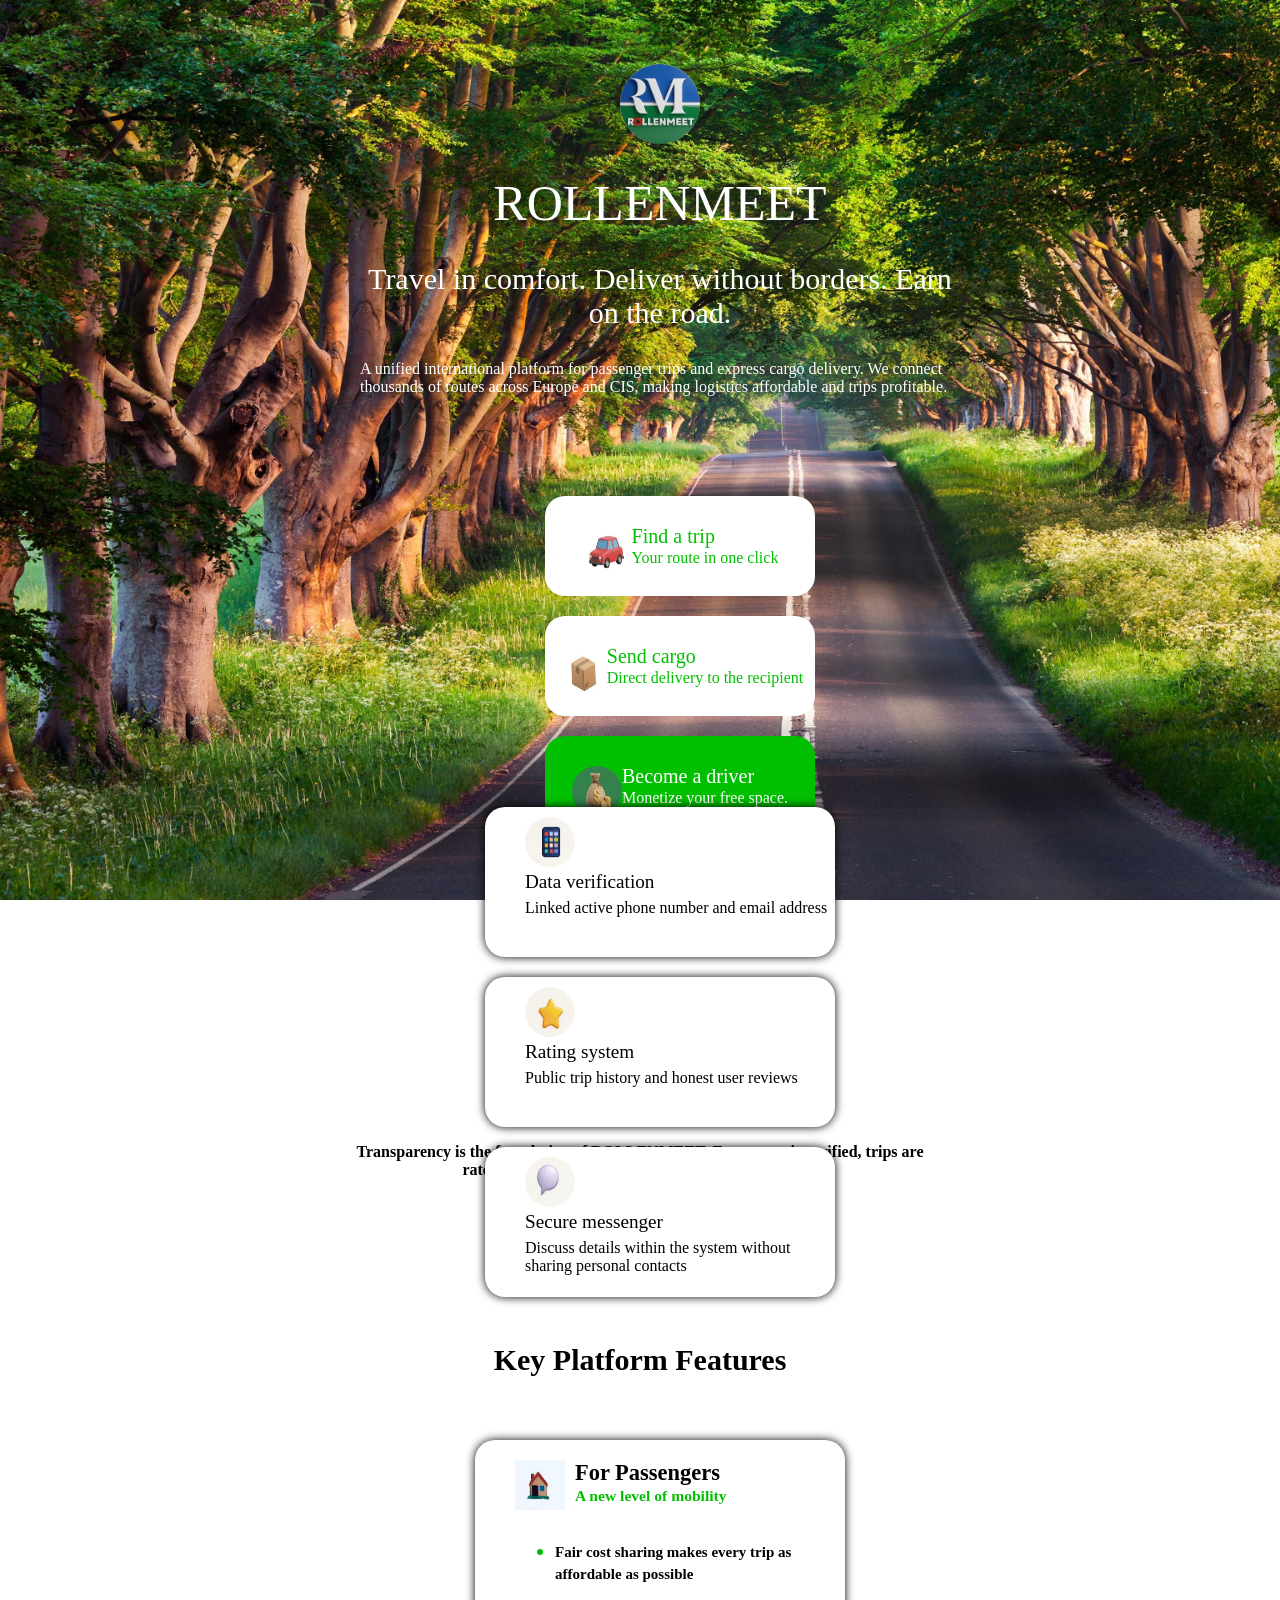
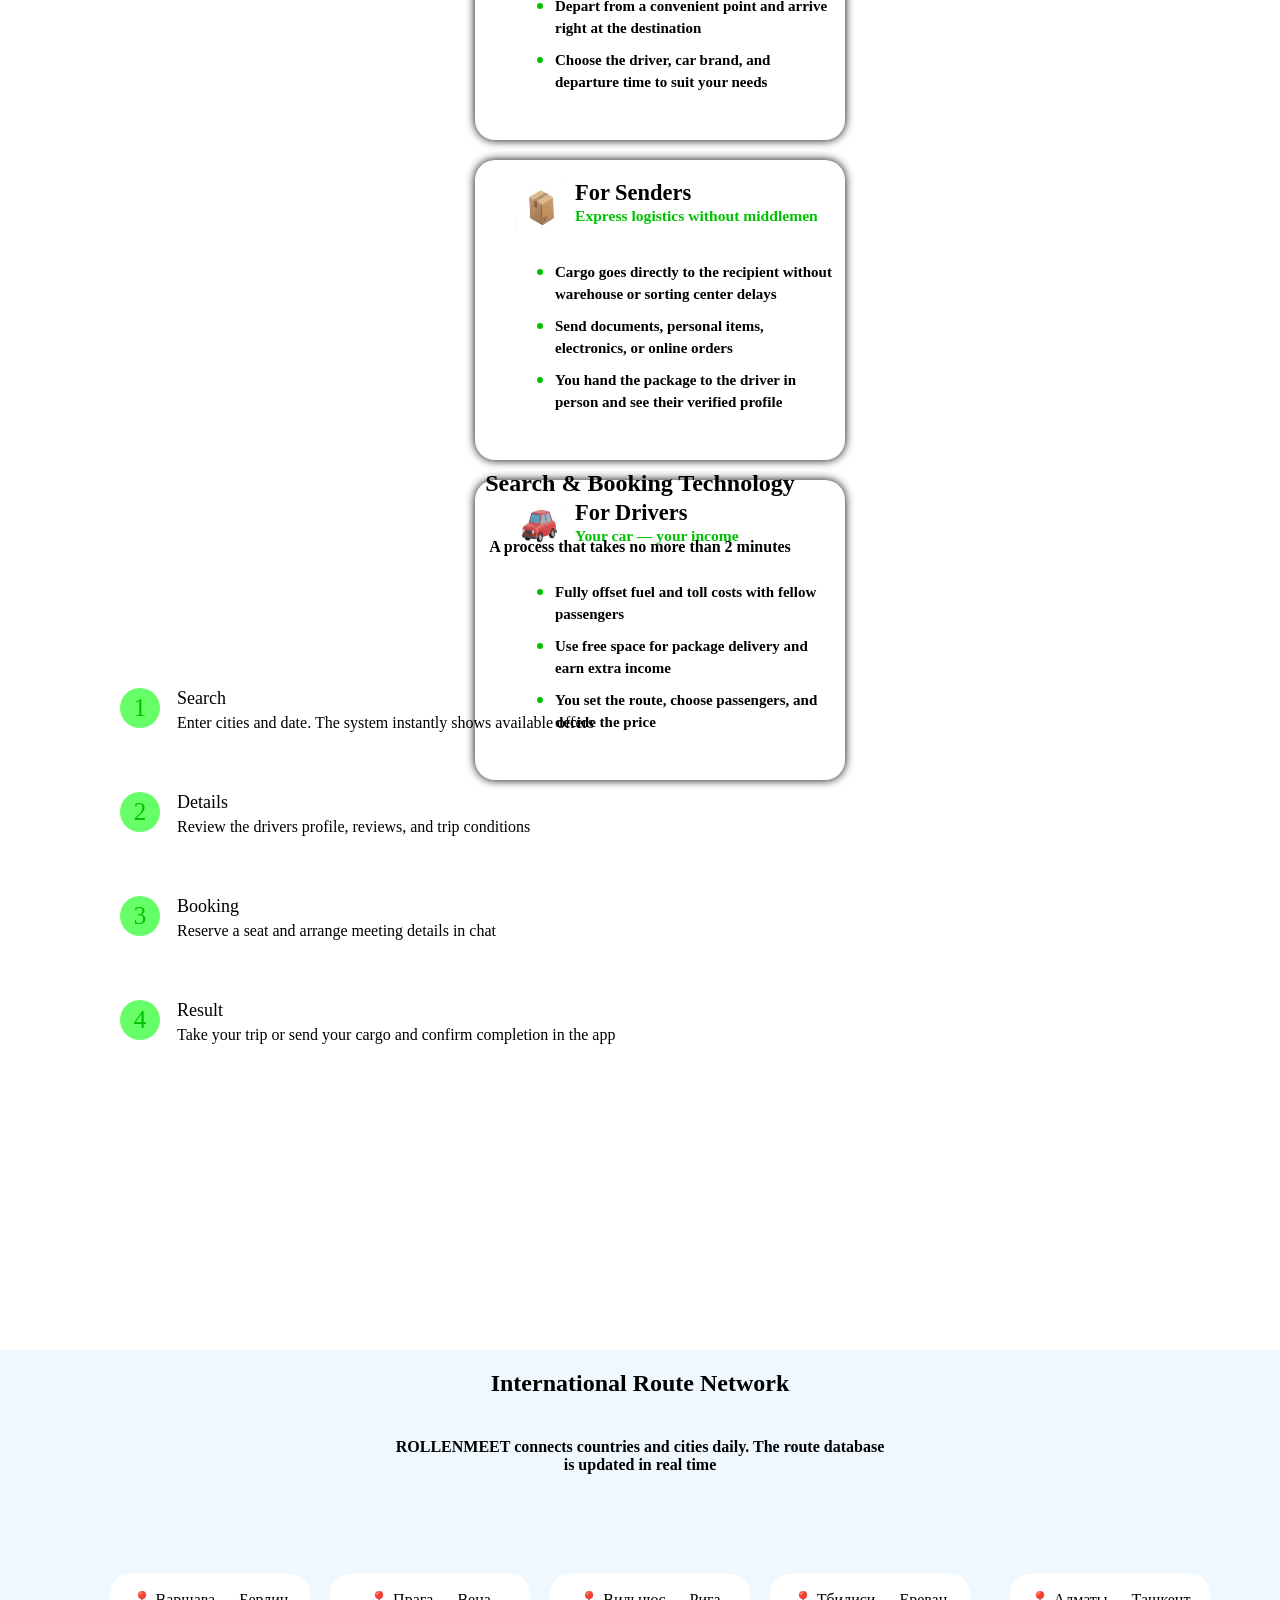
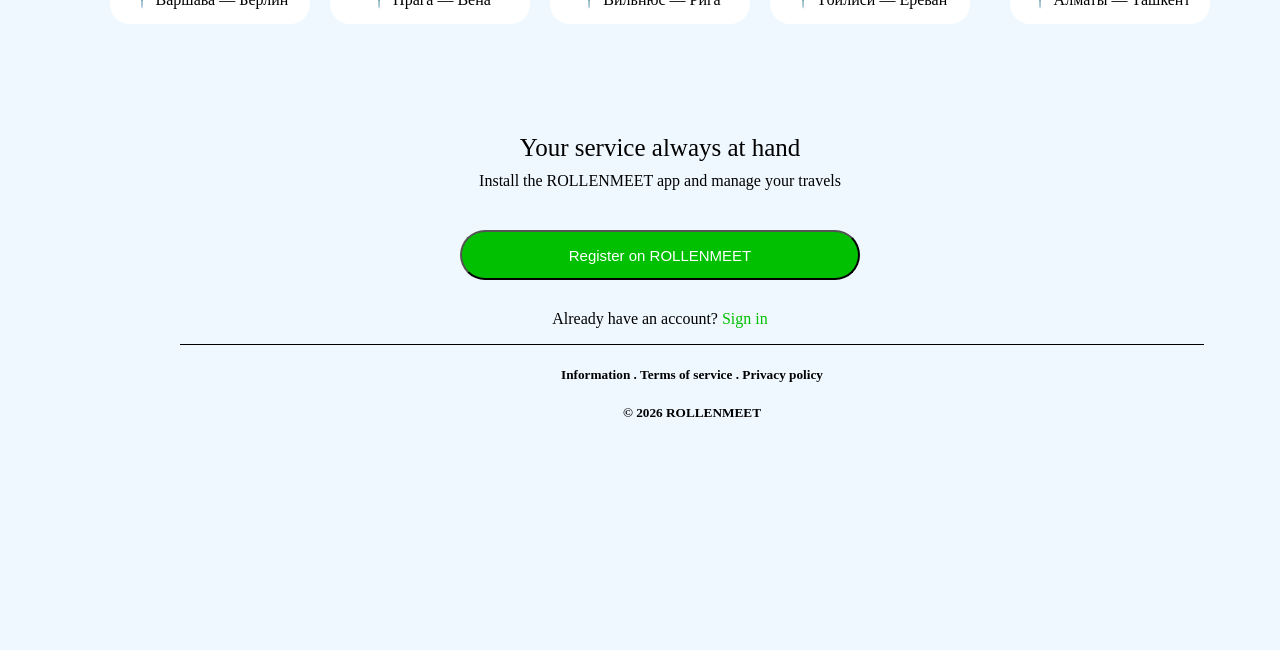
==== index.html @ e8d9215c "Add files via upload" ====
<!DOCTYPE html>
<html lang="en">

<head>
    <meta charset="UTF-8">
    <meta name="viewport" content="width=device-width, initial-scale=1.0">
    <title>ROLLENMEET</title>
    <link rel="stylesheet" href="style.css">
</head>

<body>
    <section class="c1">
        <ol class="login">
            <li class="l"><img class="logo" src="LOGO.jpeg" alt="Logo"></li>
            <li class="l1">ROLLENMEET</li>
            <li class="l2">Travel in comfort. Deliver without borders. Earn on the road.</li>
            <li class="l3"><span class="rep"> A unified international platform for passenger trips and express cargo
                    delivery. We
                    connect
                    thousands of
                    routes across Europe and CIS, making logistics affordable and trips profitable.</span></li>
            <li>
                <ol class="ico">
                    <a class="none" href="content.html">
                        <li class="ic-l">
                            <img class="icon" src="car.jpeg" alt="">
                            <span class="sss">
                                <span class="n1"> Find a trip</span>
                                <span class="n">Your route in one click</span>
                            </span>

                        </li>
                    </a>
                    <a class="none" href="content.html">
                        <li class="ic-l">
                            <img class="icon" src="BOX.jpeg" alt="">
                            <span class="sss">
                                <span class="n1"> Send cargo</span>
                                <span class="n">Direct delivery to the recipient</span>
                            </span>

                        </li>
                    </a>
                    <a class="none" href="content.html">
                        <li class="ic-l1"> <img class="icon" src="mone.jpeg" alt="">
                            <span class="sss">
                                <span class="n2"> Become a driver</span>
                                <span class="n3"> Monetize your free space.
                                </span>
                            </span>
                        </li>
                    </a>
                </ol>
            </li>
        </ol>
    </section>
    <section class="c2">
        <header class="head-c2">

            <h1>Safety & Trust</h1>
            <h4 class="hhead-c2">Transparency is the foundation of ROLLENMEET. Every user is verified, trips are rated,
                and communication stays within the platform<h4>
        </header>
        <div class="content">

            <ol class="ol1">
                <li class="c2-l">
                    <ol>
                        <li><img class="icon" src="phone.jpeg" alt=""></li>
                        <li>
                            <span class="s">
                                <span class="nc2">Data verification</span>
                                <span class="n22c2"> Linked active phone number and email address
                                </span>
                            </span>

                        </li>

                    </ol>
                </li>
                <li class="c2-l">
                    <ol>
                        <li><img class="icon" src="star.jpeg" alt=""></li>
                        <li>
                            <span class="s">
                                <span class="nc2">Rating system</span>
                                <span class="n22c2"> Public trip history and honest user reviews
                                </span>
                            </span>

                        </li>

                    </ol>
                </li>
                <li class="c2-l">
                    <ol>
                        <li><img class="icon" src="coment.jpeg" alt=""></li>
                        <li>
                            <span class="s">
                                <span class="nc2">Secure messenger</span>
                                <span class="n22c2"> Discuss details within the system without sharing personal contacts
                                </span>
                            </span>
                        </li>
                    </ol>
                </li>
            </ol>
            <h3 class="write">Key Platform Features<h3>
                    <ol class="ol2">
                        <li class="ol2-l">
                            <ol>
                                <li class="li-c2">
                                    <img class="icon-c2" src="home.jpeg" alt="">
                                    <span class="ssss">
                                        <span class="nc2">For Passengers</span>
                                        <span class="n2c2"> A new level of mobility
                                        </span>
                                    </span>
                                </li>
                                <li>
                                    <ol class="olo">
                                        <li><span class="write-c2">Fair cost sharing makes every trip as affordable as
                                                possible</span></li>
                                        <li><span class="write-c2"> Depart from a convenient point and arrive right at
                                                the destination
                                            </span></li>
                                        <li><span class="write-c2"> Choose the driver, car brand, and departure time to
                                                suit your needs</span></li>
                                    </ol>
                                </li>

                            </ol>
                        </li>
                        <li class="ol2-l">
                            <ol>
                                <li class="li-c2">
                                    <img class="icon-c2" src="BOX.jpeg" alt="">
                                    <span class="ssss">
                                        <span class="nc2"> For Senders</span>
                                        <span class="n2c2"> Express logistics without middlemen
                                        </span>
                                    </span>
                                </li>
                                <li>
                                    <ol class="olo">
                                        <li><span class="write-c2"> Cargo goes directly to the recipient without
                                                warehouse or sorting center delays</span></li>
                                        <li><span class="write-c2">Send documents, personal items, electronics, or
                                                online orders</span></li>
                                        <li><span class="write-c2">You hand the package to the driver in person and see
                                                their verified profile</span></li>
                                    </ol>
                                </li>

                            </ol>
                        </li>

                        <li class="ol2-l">
                            <ol>
                                <li class="li-c2">
                                    <img class="icon-c2" src="car.jpeg" alt="">
                                    <span class="ssss">
                                        <span class="nc2"> For Drivers</span>
                                        <span class="n2c2"> Your car — your income
                                        </span>
                                    </span>
                                </li>
                                <li>
                                    <ol class="olo">
                                        <li><span class="write-c2">Fully offset fuel and toll costs with fellow
                                                passengers</span></li>
                                        <li><span class="write-c2">Use free space for package delivery and earn extra
                                                income</span></li>
                                        <li><span class="write-c2">You set the route, choose passengers, and decide the
                                                price</span></li>
                                    </ol>
                                </li>

                            </ol>
                        </li>
                    </ol>
        </div>
    </section>
    <section class="c3">
        <header class="head-c3">
            <h2>Search & Booking Technology</h2>
            <h4>A process that takes no more than 2 minutes</h4>
        </header>
        <div class="content-c3">
            <ol class="list-c3">
                <li class="li-c3">
                    <div class="num-c3">1</div> <span>
                        <span class="n-c3">Search</span>
                        <span>Enter cities and date. The system instantly shows available offers</span>
                    </span>
                </li>
                <li class="li-c3">

                    <div class="num-c3">2</div> <span>
                        <span class="n-c3">Details</span>
                        <span>Review the drivers profile, reviews, and trip conditions</span>
                    </span>

                </li>
                <li class="li-c3">

                    <div class="num-c3">3</div> <span>
                        <span class="n-c3">Booking</span>
                        <span>Reserve a seat and arrange meeting details in chat</span>
                    </span>

                </li>
                <li class="li-c3">
                    <div class="num-c3">4</div> <span>
                        <span class="n-c3">Result</span>
                        <span>Take your trip or send your cargo and confirm completion in the app</span>
                    </span>
                </li>
            </ol>
        </div>
    </section>
    <section class="c4">
        <header class="head-c4">
            <h2>International Route Network</h2>
            <h4>ROLLENMEET connects countries and cities daily. The route database is updated in real time</h4>
        </header>
        <div class="content-c4">
            <ol class="list-c4">
                <li class="l-c4"><span>📍 Варшава — Берлин</span><span>📍 Прага — Вена</span><span>📍 Вильнюс —
                        Рига</span><span>📍 Тбилиси — Ереван</span>
                    <br><span>📍 Алматы — Ташкент</span>
                </li>
                <li class="l1-c4">
                    <span class="span">
                        Your service always at hand</span>
                    <span class="span1">Install the ROLLENMEET app and manage your travels</span>
                </li>
                <li class="l3-c4"><button class="btn"><a class="btnli" href="signup.html">Register on
                            ROLLENMEET</a></button></li>
                <li class="l4-c4">Already have an account? <a class="lin" href="signin.html">Sign in</a></li>
            </ol>
        </div>
        <footer class="end">
            <h5><span><a class="endli" href="">Information</a> </span> . <span><a class="endli" href="">Terms of
                        service</a></span> . <span><a class="endli" href="">Privacy policy</a></span></h5>
            <h5>© 2026 ROLLENMEET</h5>
        </footer>
    </section>
</body>

</html>
---- style.css ----
* {
    box-sizing: border-box;
}

html {
    scroll-behavior: smooth;
}

body {
    margin: 0;
    padding: 0;
    background-color: white;
}

ol {
    list-style: none;
}

.c1 {
    width: 100%;
    height: 100vh;
    background-image: url(back.jpg);
    background-repeat: no-repeat;
    background-size: cover;
    display: flex;
    justify-content: center;
    align-items: center;
}

.logo {
    width: 80px;
    height: 80px;
    border-radius: 50%;
}

.login {
    display: flex;
    flex-direction: column;
    align-items: center;
    gap: 30px;
}

.login>li {
    width: 600px;
    display: flex;
    justify-content: center;
    align-items: center;
}

.l1 {
    font-size: 50px;
    color: white;
}

.l2 {
    font-size: 30px;
    color: white;
    text-align: center;
}

.l3 {
    color: white;
}

.ico {
    margin-top: 70px;
    display: flex;
    flex-direction: row;
    gap: 20px;

}

.ico>li {
    margin-right: 40px;
    margin-top: 50px;
    display: flex;
    flex-direction: row;
    gap: 20px;
}

.icon {
    margin-top: 10px;
    width: 50px;
    height: 50px;
    border-radius: 50%;


}

.ic-l {
    width: 270px;
    height: 100px;
    background-color: rgb(255, 255, 255);
    display: flex;
    justify-content: center;
    align-items: center;
    border-radius: 20px;
}

.ic-l:hover {
    scale: 1.1;
    border: 2px solid rgb(1, 192, 1);
    ;
    background-color: rgba(1, 192, 1, 0.299);

    .n1 {
        color: white;
    }

    .n {
        color: white;

    }
}

.ic-l1 {
    width: 270px;
    height: 100px;
    background-color: rgb(1, 192, 1);

    display: flex;
    justify-content: center;
    align-items: center;
    border-radius: 20px;
}

.ic-l1>h5 {
    color: white;
}

.ic-l1:hover {
    scale: 1.1;
}


.n2 {
    font-size: 20px;
    color: white;
}

.n3 {

    color: white;
}

.n1 {
    font-size: 20px;
    color: rgb(1, 192, 1);
}



.n {
    color: rgb(1, 192, 1);
}

.c2 {
    padding-top: 100px;
    width: 100%;
    height: 100vh;
}

.head-c2 {
    margin-top: 100px;
    width: 100%;
    height: 12vh;
    display: flex;
    flex-direction: column;
    justify-content: center;
    align-items: center;
}

.hhead-c2 {
    padding-bottom: 10px;
    width: 600px;
    text-align: center;
}

.content {
    width: 100%;
    height: 88vh;
    display: flex;
    flex-direction: column;
    align-items: center;
    justify-content: center;
}

.ol1 {
    display: flex;
    flex-direction: row;
    align-items: center;
    gap: 20px;
}

.c2-l {
    width: 350px;
    height: 150px;
    background-color: white;
    border-radius: 20px;
    box-shadow: 0 0 10px black;
}

.c2-l:hover {
    scale: 1.1;

}

.s {
    display: flex;
    flex-direction: column;
    gap: 6px;
}

.ol2 {
    display: flex;
    flex-direction: row;
    gap: 20px;
}


.ol2-l {
    border-radius: 20px;
    padding-right: 10px;
    width: 370px;
    height: 300px;
    background-color: white;
    box-shadow: 0 0 10px black;
}

.ol2-l:hover {
    scale: 1.1;

}

.li-c2 {
    padding-top: 10px;
    display: flex;
    flex-direction: row;
}

.write {
    width: 100%;
    height: 30px;
    text-align: center;
    font-size: 30px;
}

.icon-c2 {
    width: 50px;
    height: 50px;
    margin-top: 10px;
    margin-right: 10px;
}

.dot {
    margin-right: 10px;
    font-size: 20px;
    color: aquamarine;
}

.olo {
    margin-top: 30px;
    list-style: disc;
    color: rgb(1, 192, 1);
    display: flex;
    flex-direction: column;
    gap: 10px;
}

.write-c2 {
    font-size: 15px;
    color: black;
}

.sss {
    display: flex;
    flex-direction: column;
    gap: 1px;
}

.nc2 {
    font-size: larger;
}

.n2c2 {
    font-size: smaller;
    color: rgb(1, 192, 1);
}

.ssss {
    padding-top: 10px;
    display: flex;
    flex-direction: column;
    gap: 1px;
}

.c3 {
    margin-top: 250px;
    width: 100%;
    height: 100vh;
    background-color: white;
}

.head-c3 {
    width: 100%;
    height: 12vh;
    display: flex;
    flex-direction: column;
    align-items: center;
}

.list-c3 {
    margin-left: 80px;
    margin-top: 130px;
    display: flex;
    flex-direction: column;
    gap: 60px;
}

.li-c3 {
    display: flex;
    flex-direction: row;
    gap: 17px;
}

.li-c3>span {
    display: flex;
    flex-direction: column;
    gap: 5px;
}

.num-c3 {
    width: 40px;
    height: 40px;
    background-color: rgba(5, 255, 5, 0.607);
    color: rgb(1, 192, 1);
    ;
    display: flex;
    justify-content: center;
    align-items: center;
    border-radius: 50%;
    font-size: 25px;
}

.n-c3 {
    font-size: large;
}

.c4 {
    width: 100%;
    height: 100vh;
    background-color: aliceblue;
}

.head-c4 {
    width: 100%;
    height: 12vh;
    display: flex;
    flex-direction: column;
    align-items: center;
}

.head-c4>h4 {
    width: 500px;
    text-align: center;
}

.content-c4 {
    margin-top: 100px;
    width: 100%;
    display: flex;
    flex-direction: column;
    justify-content: center;
    align-items: center;
}

.list-c4 {
    display: flex;
    flex-direction: column;
    justify-content: center;
    align-items: center;
    gap: 10px;
}

.l-c4 {
    text-align: center;
    display: flex;
    flex-direction: row;
    gap: 20px;
}

.l-c4>span {
    width: 200px;
    height: 50px;
    text-align: center;
    border-radius: 20px;
    background-color: white;
    display: flex;
    justify-content: center;
    align-items: center;
}

.l-c4>span:hover {
    scale: 1.1;
}


.l1-c4 {
    margin-top: 100px;
    display: flex;
    flex-direction: column;
    justify-content: center;
    align-items: center;
    gap: 10px;

}

.span {
    font-size: 25px;

}

.btn {
    margin-top: 30px;
    width: 400px;
    height: 50px;
    background-color: rgb(1, 192, 1);
    border-radius: 50px;
    text-align: center;
}

.btn:hover {
    box-shadow: 0 0 10px rgb(1, 192, 1);
}

.btnli {
    text-decoration: none;
    color: white;
    font-size: 15px;
}

.l4-c4 {
    margin-top: 20px;
}

.lin {
    text-decoration: none;
    color: rgb(1, 192, 1);
}

.lin:hover {
    text-decoration: underline;
    color: rgb(1, 192, 1);
}

.end {
    margin-left: 180px;
    width: 80%;
    border-top: 1px solid black;
    text-align: center;
}

.endli {
    color: black;
    text-decoration: none;
}

.endli:hover {
    color: rgb(1, 192, 1);

}

.body1 {
    margin: 0;
    padding: 0;
    display: flex;
    flex-direction: column;
    justify-content: center;
    align-items: center;
}

.F {
    margin-top: 20px;
    background-color: white;
    width: 400PX;
    height: 600px;
    display: flex;
    flex-direction: column;
    align-items: center;
    border-radius: 20px;
    padding-top: 10px;
    box-shadow: 0 0 10px black;


}

.input {
    width: 300px;
    height: 50px;
    border-radius: 10px;
}

.input:hover {
    border: 2px solid rgb(1, 192, 1);
}

.input:active {
    border: 2px solid rgb(1, 192, 1);
}

.btn1 {
    width: 300px;
    height: 50px;
    background-color: rgb(1, 192, 1);
    border-radius: 50px;
    text-align: center;
}

.btn1:hover {
    box-shadow: 0 0 10px rgb(1, 192, 1);
}

.end1 {
    width: 600px;
    border-top: 1px solid black;
    margin-top: 10px;
    display: flex;
    flex-direction: column;
    justify-content: center;
    align-items: center;
}

.ol-end1 {
    flex-direction: column;
    justify-content: center;
    align-items: center;
}

.or {
    margin-left: 130px;

}

.btn-b {

    margin-top: 20px;
}

.goo {
    text-align: center;
    width: 400px;
    height: 50px;
    border-radius: 5px;
    color: black;
}

.goo>a {
    text-decoration: none;
    color: black;
}



.goo:hover {
    color: white;
    background-color: rgb(1, 192, 1);

    .goo>a {
        color: white;
    }
}

.li-end1 {
    margin-top: 10px;
    margin-left: 30px;
}

.body2 {
    margin: 0;
    padding: 0;
    display: flex;
    justify-content: center;
    align-items: center;
    flex-direction: column;
    gap: 20px;
    padding-top: 100px;
}

.link-in {
    margin-top: 10px;
    color: rgb(1, 192, 1);
}

.link-in:hover {
    color: rgb(1, 192, 1);
}

.f2 {
    background-color: white;
    width: 400PX;
    height: 400px;
    display: flex;
    flex-direction: column;
    align-items: center;
    border-radius: 20px;
    padding-top: 10px;
    box-shadow: 0 0 10px black;
}

.body3 {
    position: relative;
    display: flex;
    flex-direction: column;
}

.tece {
    display: flex;
    flex-direction: row;
}

.list-con {
    width: 18%;
    height: 100vh;
    background-color: white;
    z-index: 1;
}

.head-tec {
    margin-left: 10px;
    margin-top: 20px;
    display: flex;
    flex-direction: row;
    gap: 3px;
    justify-content: center;
    align-items: center;

}

.finish {
    width: 230px;
    height: 60px;
    background-color: white;
    color: black;

    margin-top: 20px;
    display: flex;
    flex-direction: row;
    padding-left: 30px;
    gap: 3px;
    align-items: center;
    font-size: 15px;
    padding-right: 20px;
    border-radius: 20px;
    font-size: 20px;
    text-decoration: none;
}

.finish:hover {
    background-color: rgb(1, 192, 1);
    text-decoration: none;
    color: black;

    .ll1 {
        color: black;
    }
}

.ll1 {
    color: rgb(1, 192, 1);
}


.ll {
    padding-left: 2px;
}

.list-tec {
    border-top: 1px solid black;
    padding-left: 20px;
    margin-top: 10px;
    width: 100%;
    display: flex;
    flex-direction: column;
    gap: 2px;

}

.contentTec {
    width: 82%;
    height: 100vh;
    background-color: white;
    display: flex;
    flex-direction: column;
    align-items: center;


}

.headfin {
    width: 100%;
    height: 10vh;
    text-align: start;
    border-bottom: 1px solid black;
    font-size: 20px;
    padding-left: 10px;
    display: flex;
    align-items: center;
}

.divfin {
    margin-top: 30px;
    width: 1100px;
    height: 80px;
    background-color: white;
    display: flex;
    flex-direction: row;
    justify-content: center;
    align-items: center;
    gap: 20px;
    margin-left: 80px;
    border-radius: 20px;
    box-shadow: 0 0 10px black;
}

.load {
    margin-top: 150px;
    display: flex;
    flex-direction: column;
    justify-content: center;
    align-items: center;
}

.in {
    width: 30px;
    font-size: 50px;
    height: 60px;
    color: rgb(1, 192, 1);
}

.hidden {
    display: none;
}

.overlay {
    position: fixed;
    inset: 0;
    background: rgba(0, 0, 0, 0.4);
    z-index: 999;
}

.filter-box {
    position: fixed;
    bottom: 0;
    left: 0;
    width: 100%;
    height: 60%;
    background: #fff;
    border-radius: 20px 20px 0 0;
    box-shadow: 0 -5px 20px rgba(0, 0, 0, 0.2);
    z-index: 1000;
    padding: 20px;
    animation: slideUp 0.3s ease;
}

@keyframes slideUp {
    from {
        transform: translateY(100%);
    }

    to {
        transform: translateY(0);
    }
}

.filter-header {
    display: flex;
    justify-content: space-between;
    align-items: center;
}

.options {
    margin-bottom: 15px;
}

.pill {
    border: 1px solid #ccc;
    background: #f5f5f5;
    padding: 8px 14px;
    border-radius: 20px;
    margin: 5px 5px 5px 0;
    cursor: pointer;
}

.pill.active {
    background: rgb(1, 192, 1);
    color: white;
    border: none;
}

.pill.active {
    background: rgb(1, 192, 1);
    color: #fff;
    border-color: rgb(1, 192, 1);
}

.apply-btn {
    width: 100%;
    background: rgb(1, 192, 1);
    color: white;
    border: none;
    padding: 12px;
    border-radius: 25px;
    margin-top: 10px;
    font-weight: bold;
}

.inpput {
    width: 200px;
    height: 50px;
    border-radius: 20px;
    text-align: center;

}

.inpput1 {
    width: 300px;
    height: 50px;
    border-radius: 20px;
    background-color: rgb(1, 192, 1);
    color: white;
}

.inpput1:hover {
    box-shadow: 0 0 10px rgb(1, 192, 1);
}

.inpput2 {
    width: 100px;
    height: 50px;
    border-radius: 20px;
    background-color: rgb(1, 192, 1);
    color: white;
}

.text>a {
    text-decoration: none;
    color: rgb(1, 192, 1);
}

.iicon {
    padding-top: 20px;
}

.none {
    text-decoration: none;
}

.forget-content {
    width: 82%;
    height: 100vh;
    display: flex;
    justify-content: center;
    align-items: center;
}

.body4 {
    margin: 0;
    padding: 0;
    display: flex;
    flex-direction: row;
}

.dforget {
    display: flex;
    flex-direction: column;
    align-items: center;
    gap: 5px;

}

.fo {
    margin-top: 8px;
    width: 400px;
    height: 300px;
    background-color: rgb(255, 255, 255);
    display: flex;
    flex-direction: column;
    justify-content: center;
    align-items: center;
    border-radius: 20px;
    border: 1px solid black;
    box-shadow: 0 0 10px black;
}

@m .c1 {
    width: 100%;
    height: 100vh;
    background-image: url(back.jpg);
    background-repeat: no-repeat;
    background-size: cover;
    display: flex;
    justify-content: center;
    align-items: center;
}

.logo {
    width: 80px;
    height: 80px;
    border-radius: 50%;
}

.login {
    display: flex;
    flex-direction: column;
    align-items: center;
    gap: 30px;
}

.login>li {
    width: 600px;
    display: flex;
    justify-content: center;
    align-items: center;
}

.l1 {
    font-size: 50px;
    color: white;
}

.l2 {
    font-size: 30px;
    color: white;
    text-align: center;
}

.l3 {
    color: white;
}

.ico {
    display: flex;
    flex-direction: column;
    align-items: center;
    justify-content: center;
}


.ico>li {
    margin-right: 40px;
    margin-top: 50px;
    display: flex;
    flex-direction: row;
    gap: 20px;
}

.icon {
    margin-top: 10px;
    width: 50px;
    height: 50px;
    border-radius: 50%;


}

.ic-l {
    width: 270px;
    height: 100px;
    background-color: rgb(255, 255, 255);
    display: flex;
    justify-content: center;
    align-items: center;
    border-radius: 20px;
}

.ic-l:hover {
    scale: 1.1;
    border: 2px solid rgb(1, 192, 1);
    ;
    background-color: rgba(1, 192, 1, 0.299);

    .n1 {
        color: white;
    }

    .n {
        color: white;

    }
}

.ic-l1 {
    width: 270px;
    height: 100px;
    background-color: rgb(1, 192, 1);

    display: flex;
    justify-content: center;
    align-items: center;
    border-radius: 20px;
}

.ic-l1>h5 {
    color: white;
}

.ic-l1:hover {
    scale: 1.1;
}


.n2 {
    font-size: 20px;
    color: white;
}

.n3 {

    color: white;
}

.n1 {
    font-size: 20px;
    color: rgb(1, 192, 1);
}



.n {
    color: rgb(1, 192, 1);
}

.c2 {
    padding-top: 100px;
    width: 100%;
    height: 100vh;
}

.head-c2 {
    margin-top: 100px;
    width: 100%;
    height: 12vh;
    display: flex;
    flex-direction: column;
    justify-content: center;
    align-items: center;
}

.hhead-c2 {
    padding-bottom: 10px;
    width: 600px;
    text-align: center;
}

.content {
    width: 100%;
    height: 88vh;
    display: flex;
    flex-direction: column;
    align-items: center;
    justify-content: center;
}

.ol1 {
    display: flex;
    flex-direction: column;
    align-items: center;
    justify-content: center;
}

.c2-l {
    width: 350px;
    height: 150px;
    background-color: white;
    border-radius: 20px;
    box-shadow: 0 0 10px black;
}

.c2-l:hover {
    scale: 1.1;

}

.s {
    display: flex;
    flex-direction: column;
    gap: 6px;
}


.ol2 {
    display: flex;
    flex-direction: column;
    align-items: center;
    justify-content: center;
}


.ol2-l {
    border-radius: 20px;
    padding-right: 10px;
    width: 370px;
    height: 300px;
    background-color: white;
    box-shadow: 0 0 10px black;
}

.ol2-l:hover {
    scale: 1.1;

}

.li-c2 {
    padding-top: 10px;
    display: flex;
    flex-direction: row;
}

.write {
    width: 100%;
    height: 30px;
    text-align: center;
    font-size: 30px;
}

.c3 {
    width: 100%;
    height: 100vh;
    background-color: white;
}

.head-c3 {
    width: 100%;
    height: 12vh;
    display: flex;
    flex-direction: column;
    align-items: center;
}

.list-c3 {
    margin-left: 80px;
    margin-top: 130px;
    display: flex;
    flex-direction: column;
    gap: 60px;
}

.li-c3 {
    display: flex;
    flex-direction: row;
    gap: 17px;
}

.li-c3>span {
    display: flex;
    flex-direction: column;
    gap: 5px;
}

.num-c3 {
    width: 40px;
    height: 40px;
    background-color: rgba(5, 255, 5, 0.607);
    color: rgb(1, 192, 1);
    ;
    display: flex;
    justify-content: center;
    align-items: center;
    border-radius: 50%;
    font-size: 25px;
}

.n-c3 {
    font-size: large;
}

@media(max-width:500px) {
    .c1 {
        width: 100%;
        height: 100vh;
        background-image: url(back.jpg);
        background-repeat: inherit;
        background-size: cover;
        background-position: center;
        display: flex;
        flex-direction: column;
        align-items: center;
        justify-content: start;


    }

    .login {
        width: 300px;
        height: 250px;
    }

    .logo {
        width: 50px;
        height: 50px;
        border-radius: 50%;
    }

    .l1 {
        font-size: 20px;
    }

    .l2 {
        font-size: 15px;
    }

    .l3 {
        width: 100px;
        height: 100px;
        font-size: 10px;
    }

    .rep {
        width: 350px;
        text-align: center;
    }

    .ico {
        margin-right: 40px;
        padding-bottom: 20px;
        display: flex;
        flex-direction: column;
    }

    .c2 {

        width: 100%;
        height: fit-content;
        display: flex;
        flex-direction: column;
        justify-content: start;
        align-items: center;
    }

    .head-c2 {
        width: 100%;
        height: 12vh;
    }

    .hhead-c2 {
        width: 300px;
        height: 100px;
        font-size: 13px;
    }

    .content {
        width: 100%;
        height: fit-content;
    }

    .ol1 {
        margin-right: 40px;
        margin-top: 60px;
        display: flex;
        flex-direction: column;
        align-items: center;
        justify-content: center;
    }

    .ol2 {
        margin-right: 40px;
        display: flex;
        flex-direction: column;
        align-items: center;
        justify-content: center;
    }

    .c3 {
        width: 100%;
        height: fit-content;
    }

    .list-c3 {
        margin-right: 20px;
    }

    .c4 {
        width: 100%;
        height: fit-content;
    }

    .head-c4>h4 {
        width: 300px;
        height: 100px;
        font-size: 15px;
    }

    .l-c4 {
        margin-right: 60px;
        display: flex;
        flex-direction: column;
    }

    .end {
        margin-right: 40px;
        width: 200px;
        height: fit-content;
        border-top: 1px solid black;

    }

    .end>h5 {
        margin-right: 40px;
        width: 200px;
        margin-right: 300px;
        display: flex;
        flex-direction: column;
    }

    .btn {
        margin-right: 40px;
    }

    .body3 {
        width: 100%;
        height: 100vh;
        position: relative;
    }

    .head-tec {
        width: 0px;
        height: 0px;
        color: white;
        background-color: white;
        border-bottom: none;
    }

    .ll {
        width: 0px;
        height: 0px;
        color: white;
    }

    .contentTec {
        position: absolute;
        bottom: 400px;
        width: 100%;
        height: 12vh;
    }

    .tece {
        width: 100%;
        height: 50vh;
        position: absolute;
        top: 600px;
        width: 100%;
        height: 12vh;
        border-bottom: none;
    }

    .list-tec {
        top: -0px;
        position: absolute;
        width: 100%;
        height: 12vh;
        display: flex;
        flex-direction: row;
        border: none;
        border-radius: 20px;
        z-index: -1;
    }

    .headfin {
        position: absolute;
        bottom: 220px;
        border-bottom: 1px solid rgb(1, 192, 1);
    }

    .divfin {
        position: absolute;
        right: 60px;
        top: -130px;
        width: 350px;
        height: 500px;
        background-color: white;
        display: flex;
        flex-direction: column;
        align-items: center;
        gap: 20px;
    }

    .inpput {
        width: 200px;
        height: 50px;
        text-align: center;
        border-radius: 20px;
    }

    .inpput1 {
        width: 150px;
        height: 50px;
        border-radius: 20px;
        background-color: rgb(1, 192, 1);
        color: white;
    }

    .inpput2 {
        width: 100px;
        height: 50px;
        border-radius: 20px;
        background-color: rgb(1, 192, 1);
        color: white;
    }

    .list-con {
        position: relative;
        display: flex;
        flex-direction: row;
        border: none;
    }

    .csc {
        left: 200px;
        position: absolute;
    }

    .finish {
        width: 50px;
        height: 50px;

    }

    .finish:hover {
        background-color: white;
    }

    .css {
        top: 25px;
        left: 380px;
        position: absolute;
    }

    .ssc {
        top: 25px;
        left: 300px;
        position: absolute;
    }

    .ggg {
        top: 25px;
        left: 120px;
        position: absolute;
    }

    .ccs {
        top: 25px;
        left: 35px;
        position: absolute;
    }

    .plus {
        width: 50px;
        height: 50px;
        background-color: rgb(1, 192, 1);
        color: white;
        border-radius: 50%;
        display: flex;
        align-items: center;
        justify-content: center;
    }

    .car {
        color: black;
    }

    #oo {
        margin-top: 3px;
    }

    #list {
        position: absolute;
        top: 500px;
        right: 10px;
    }

    .forget-content {
        position: absolute;
        left: 40px;
        bottom: 70px;
    }

    .bgb {
        z-index: 0;
    }

}
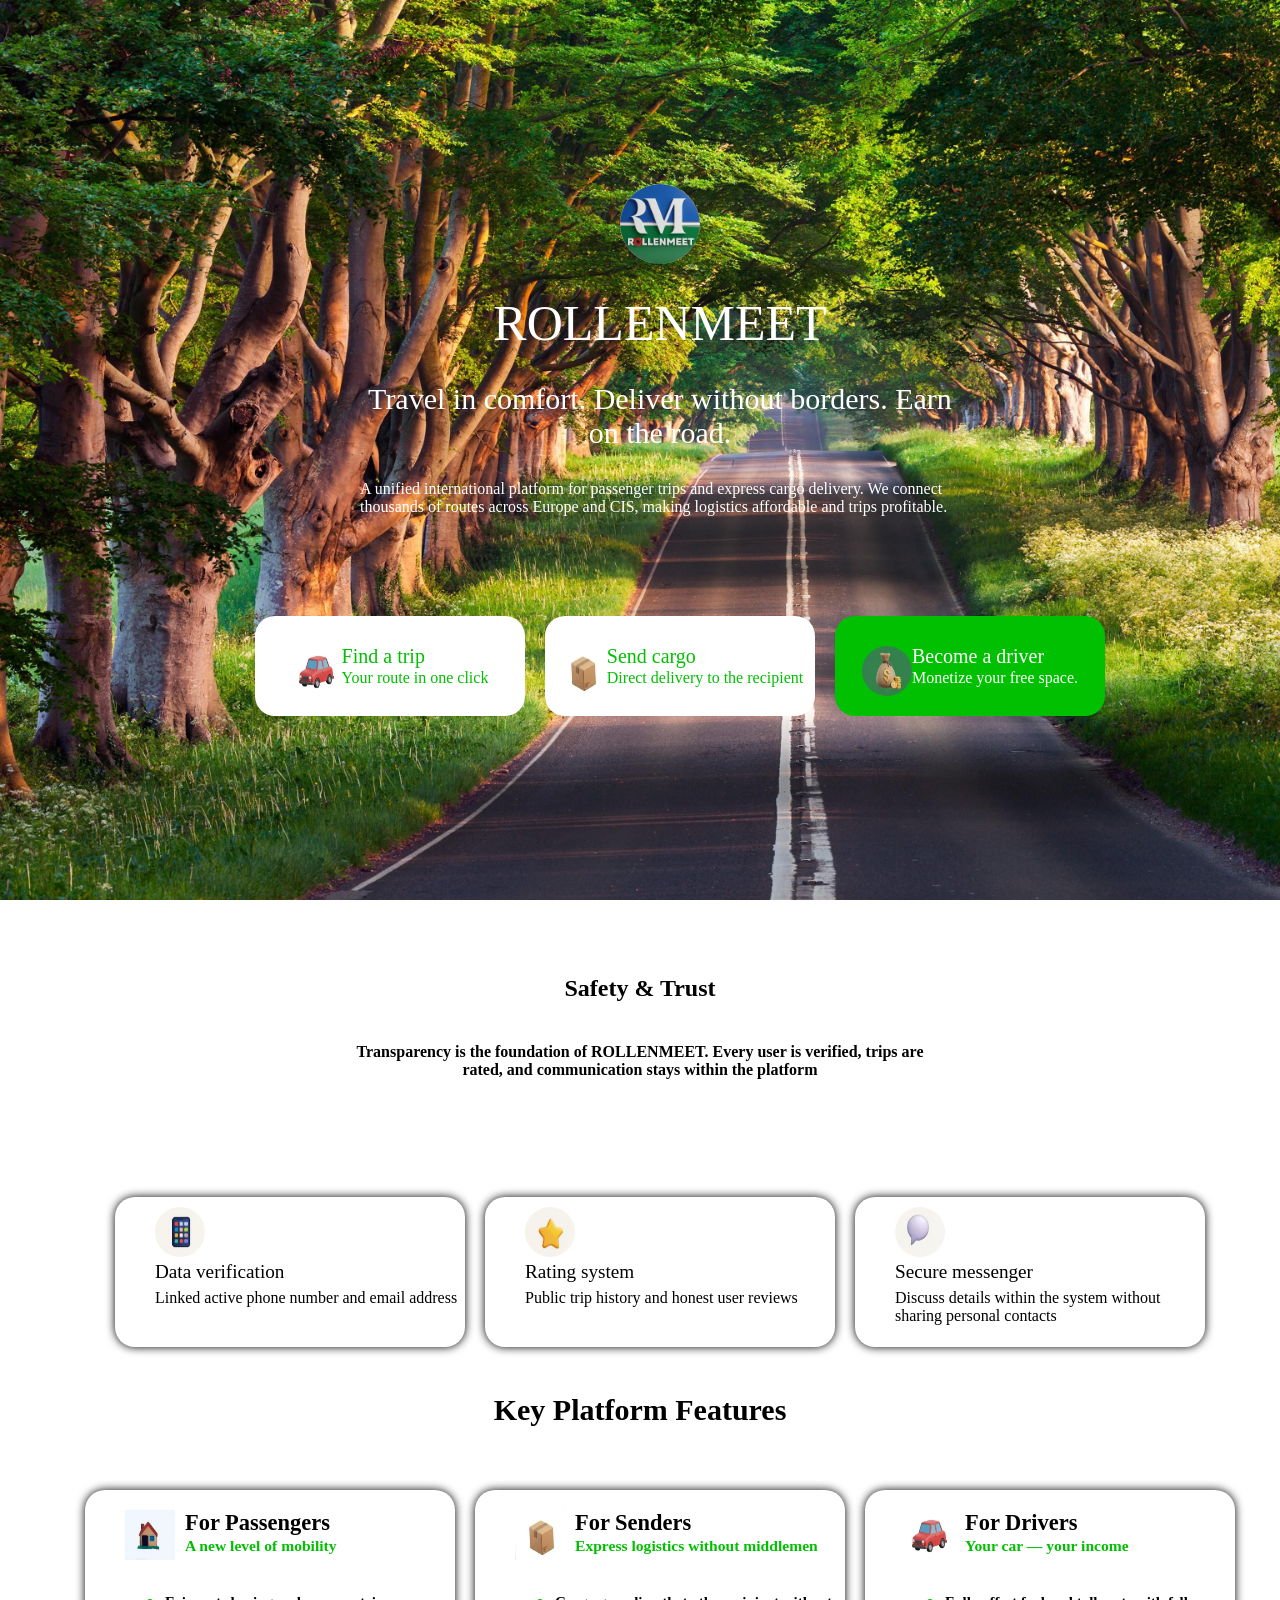
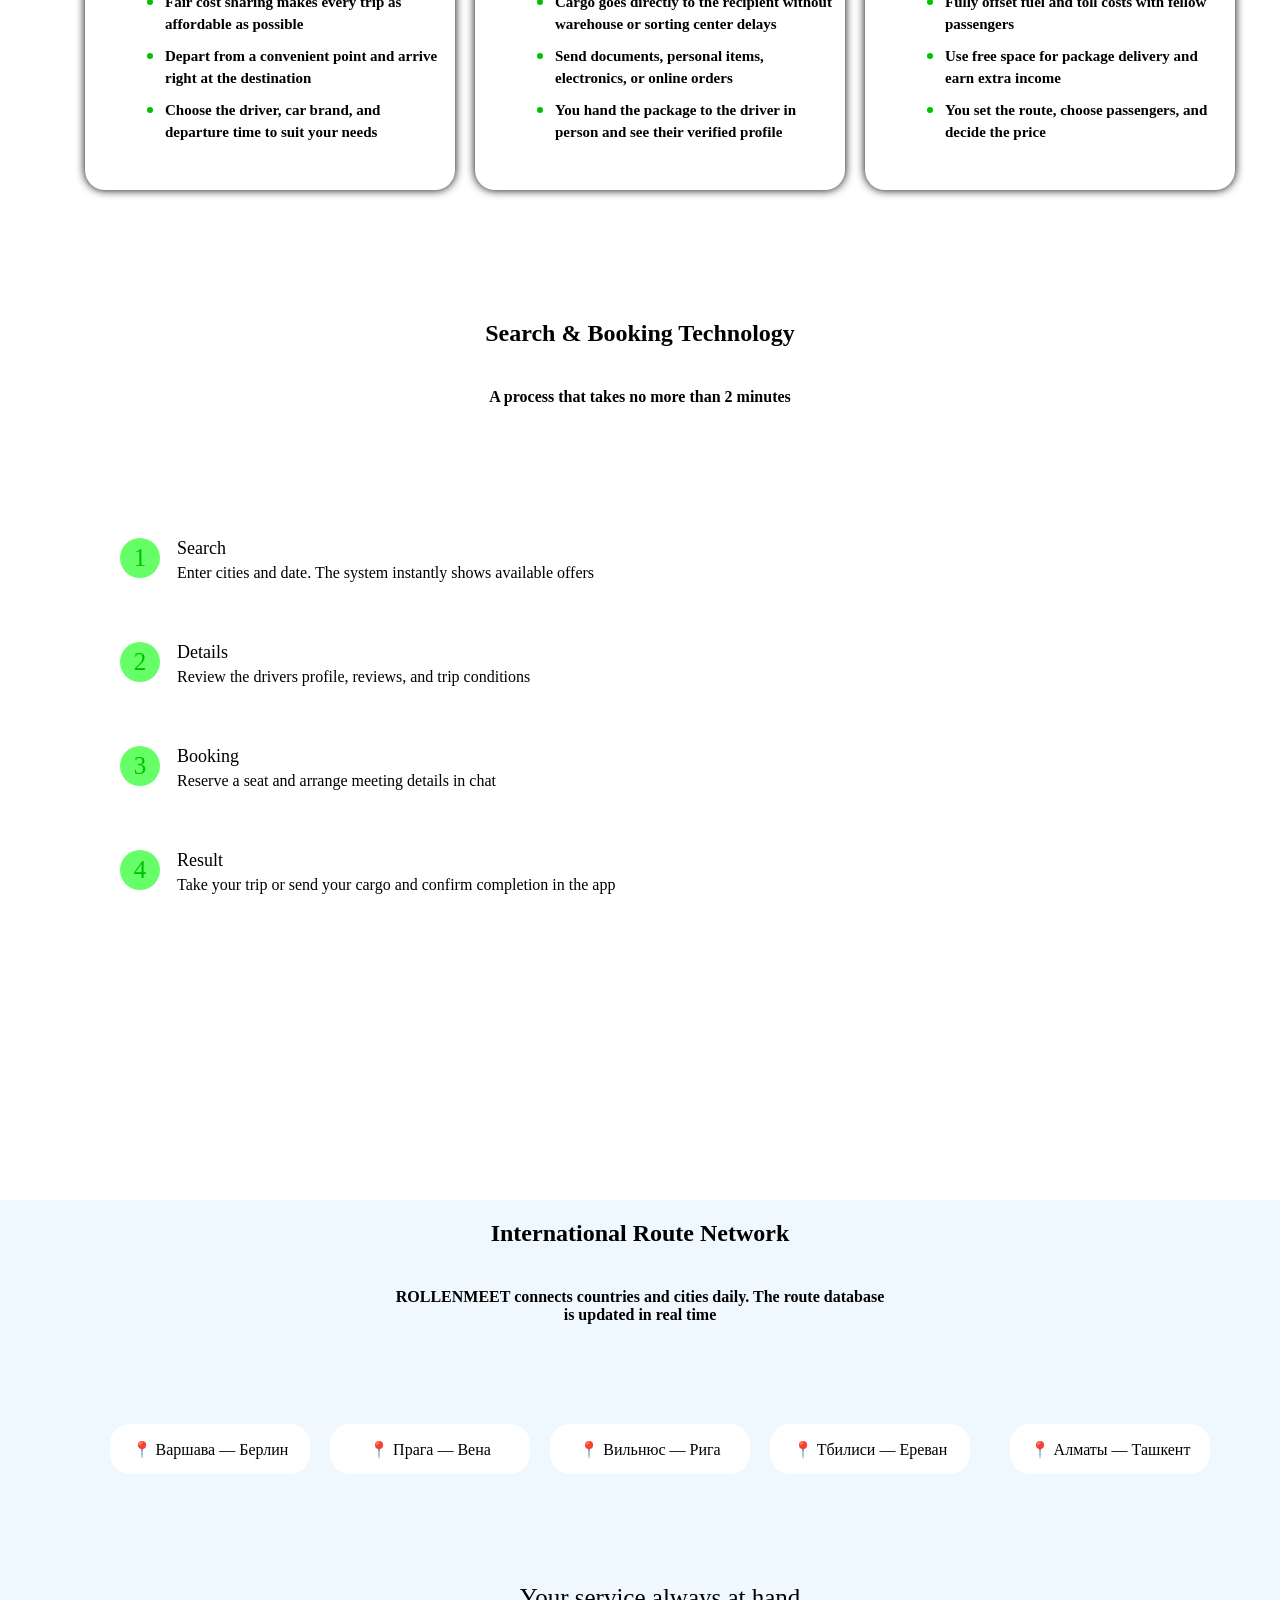
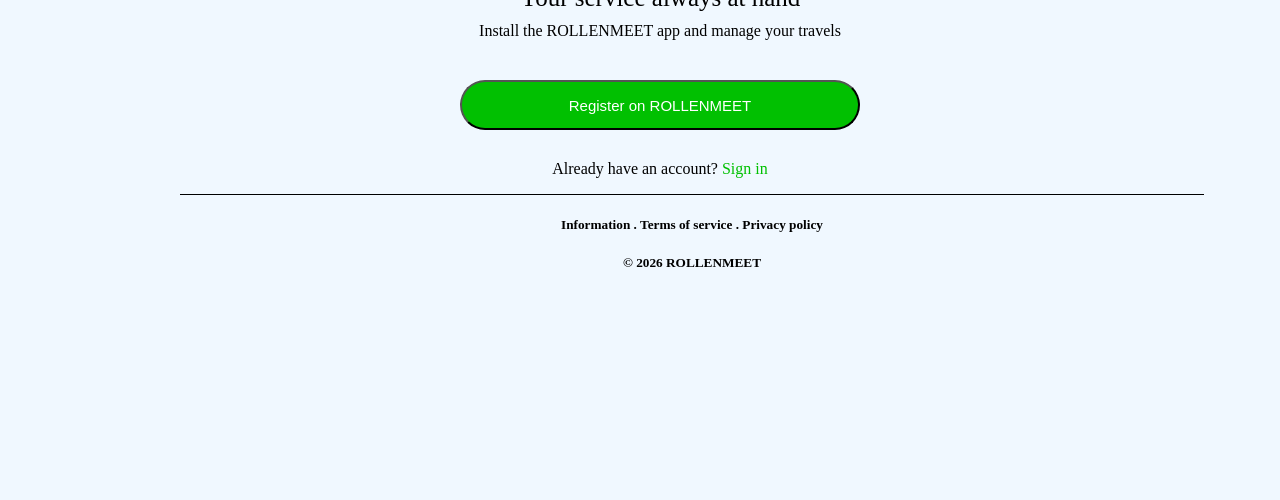
==== commit 332326f5: "Add files via upload" ====
--- a/index.html
+++ b/index.html
@@ -5,7 +5,7 @@
     <meta charset="UTF-8">
     <meta name="viewport" content="width=device-width, initial-scale=1.0">
     <title>ROLLENMEET</title>
-    <link rel="stylesheet" href="style.css">
+    <link rel="stylesheet" href="st.css">
 </head>
 
 <body>
--- a/st.css
+++ b/st.css
@@ -0,0 +1,978 @@
+* {
+    box-sizing: border-box;
+}
+
+body {
+    margin: 0;
+    padding: 0;
+}
+
+a {
+    text-decoration: none;
+}
+
+ol {
+    list-style: none;
+}
+
+.c1 {
+    width: 100%;
+    height: 100vh;
+    background-image: url(back.jpg);
+    background-repeat: no-repeat;
+    background-size: cover;
+    display: flex;
+    justify-content: center;
+    align-items: center;
+}
+
+.logo {
+    width: 80px;
+    height: 80px;
+    border-radius: 50%;
+}
+
+.login {
+    display: flex;
+    flex-direction: column;
+    align-items: center;
+    gap: 30px;
+}
+
+.login>li {
+    width: 600px;
+    display: flex;
+    justify-content: center;
+    align-items: center;
+}
+
+.l1 {
+    font-size: 50px;
+    color: white;
+}
+
+.l2 {
+    font-size: 30px;
+    color: white;
+    text-align: center;
+}
+
+.l3 {
+    color: white;
+}
+
+.ico {
+    margin-top: 70px;
+    display: flex;
+    flex-direction: row;
+    gap: 20px;
+
+}
+
+.ico>li {
+    margin-right: 40px;
+    margin-top: 50px;
+    display: flex;
+    flex-direction: row;
+    gap: 20px;
+}
+
+.icon {
+    margin-top: 10px;
+    width: 50px;
+    height: 50px;
+    border-radius: 50%;
+
+
+}
+
+.ic-l {
+    width: 270px;
+    height: 100px;
+    background-color: rgb(255, 255, 255);
+    display: flex;
+    justify-content: center;
+    align-items: center;
+    border-radius: 20px;
+}
+
+.ic-l:hover {
+    scale: 1.1;
+    border: 2px solid rgb(1, 192, 1);
+    ;
+    background-color: rgba(1, 192, 1, 0.299);
+
+    .n1 {
+        color: white;
+    }
+
+    .n {
+        color: white;
+
+    }
+}
+
+.ic-l1 {
+    width: 270px;
+    height: 100px;
+    background-color: rgb(1, 192, 1);
+
+    display: flex;
+    justify-content: center;
+    align-items: center;
+    border-radius: 20px;
+}
+
+.ic-l1>h5 {
+    color: white;
+}
+
+.ic-l1:hover {
+    scale: 1.1;
+}
+
+
+.n2 {
+    font-size: 20px;
+    color: white;
+}
+
+.n3 {
+
+    color: white;
+}
+
+.n1 {
+    font-size: 20px;
+    color: rgb(1, 192, 1);
+}
+
+
+
+.n {
+    color: rgb(1, 192, 1);
+}
+
+.c2 {
+    width: 100%;
+    height: 100vh;
+}
+
+.head-c2 {
+    margin-top: 100px;
+    width: 100%;
+    height: 12vh;
+    display: flex;
+    flex-direction: column;
+    justify-content: center;
+    align-items: center;
+}
+
+.hhead-c2 {
+    padding-bottom: 10px;
+    width: 600px;
+    text-align: center;
+}
+
+.content {
+    width: 100%;
+    height: 88vh;
+    display: flex;
+    flex-direction: column;
+    align-items: center;
+    justify-content: center;
+}
+
+.ol1 {
+    display: flex;
+    flex-direction: row;
+    align-items: center;
+    gap: 20px;
+}
+
+.c2-l {
+    width: 350px;
+    height: 150px;
+    background-color: white;
+    border-radius: 20px;
+    box-shadow: 0 0 10px black;
+}
+
+.c2-l:hover {
+    scale: 1.1;
+
+}
+
+.s {
+    display: flex;
+    flex-direction: column;
+    gap: 6px;
+}
+
+.ol2 {
+    display: flex;
+    flex-direction: row;
+    gap: 20px;
+}
+
+
+.ol2-l {
+    border-radius: 20px;
+    padding-right: 10px;
+    width: 370px;
+    height: 300px;
+    background-color: white;
+    box-shadow: 0 0 10px black;
+}
+
+.ol2-l:hover {
+    scale: 1.1;
+
+}
+
+.li-c2 {
+    padding-top: 10px;
+    display: flex;
+    flex-direction: row;
+}
+
+.write {
+    width: 100%;
+    height: 30px;
+    text-align: center;
+    font-size: 30px;
+}
+
+.icon-c2 {
+    width: 50px;
+    height: 50px;
+    margin-top: 10px;
+    margin-right: 10px;
+}
+
+.dot {
+    margin-right: 10px;
+    font-size: 20px;
+    color: aquamarine;
+}
+
+.olo {
+    margin-top: 30px;
+    list-style: disc;
+    color: rgb(1, 192, 1);
+    display: flex;
+    flex-direction: column;
+    gap: 10px;
+}
+
+.write-c2 {
+    font-size: 15px;
+    color: black;
+}
+
+.sss {
+    display: flex;
+    flex-direction: column;
+    gap: 1px;
+}
+
+.nc2 {
+    font-size: larger;
+}
+
+.n2c2 {
+    font-size: smaller;
+    color: rgb(1, 192, 1);
+}
+
+.ssss {
+    padding-top: 10px;
+    display: flex;
+    flex-direction: column;
+    gap: 1px;
+}
+
+.c3 {
+    width: 100%;
+    height: 100vh;
+    background-color: white;
+}
+
+.head-c3 {
+    width: 100%;
+    height: 12vh;
+    display: flex;
+    flex-direction: column;
+    align-items: center;
+}
+
+.list-c3 {
+    margin-left: 80px;
+    margin-top: 130px;
+    display: flex;
+    flex-direction: column;
+    gap: 60px;
+}
+
+.li-c3 {
+    display: flex;
+    flex-direction: row;
+    gap: 17px;
+}
+
+.li-c3>span {
+    display: flex;
+    flex-direction: column;
+    gap: 5px;
+}
+
+.num-c3 {
+    width: 40px;
+    height: 40px;
+    background-color: rgba(5, 255, 5, 0.607);
+    color: rgb(1, 192, 1);
+    ;
+    display: flex;
+    justify-content: center;
+    align-items: center;
+    border-radius: 50%;
+    font-size: 25px;
+}
+
+.n-c3 {
+    font-size: large;
+}
+
+.c4 {
+    width: 100%;
+    height: 100vh;
+    background-color: aliceblue;
+}
+
+.head-c4 {
+    width: 100%;
+    height: 12vh;
+    display: flex;
+    flex-direction: column;
+    align-items: center;
+}
+
+.head-c4>h4 {
+    width: 500px;
+    text-align: center;
+}
+
+.content-c4 {
+    margin-top: 100px;
+    width: 100%;
+    display: flex;
+    flex-direction: column;
+    justify-content: center;
+    align-items: center;
+}
+
+.list-c4 {
+    display: flex;
+    flex-direction: column;
+    justify-content: center;
+    align-items: center;
+    gap: 10px;
+}
+
+.l-c4 {
+    text-align: center;
+    display: flex;
+    flex-direction: row;
+    gap: 20px;
+}
+
+.l-c4>span {
+    width: 200px;
+    height: 50px;
+    text-align: center;
+    border-radius: 20px;
+    background-color: white;
+    display: flex;
+    justify-content: center;
+    align-items: center;
+}
+
+.l-c4>span:hover {
+    scale: 1.1;
+}
+
+
+.l1-c4 {
+    margin-top: 100px;
+    display: flex;
+    flex-direction: column;
+    justify-content: center;
+    align-items: center;
+    gap: 10px;
+
+}
+
+.span {
+    font-size: 25px;
+
+}
+
+.btn {
+    margin-top: 30px;
+    width: 400px;
+    height: 50px;
+    background-color: rgb(1, 192, 1);
+    border-radius: 50px;
+    text-align: center;
+}
+
+.btn:hover {
+    box-shadow: 0 0 10px rgb(1, 192, 1);
+}
+
+.btnli {
+    text-decoration: none;
+    color: white;
+    font-size: 15px;
+}
+
+.l4-c4 {
+    margin-top: 20px;
+}
+
+.lin {
+    text-decoration: none;
+    color: rgb(1, 192, 1);
+}
+
+.lin:hover {
+    text-decoration: underline;
+    color: rgb(1, 192, 1);
+}
+
+.end {
+    margin-left: 180px;
+    width: 80%;
+    border-top: 1px solid black;
+    text-align: center;
+}
+
+.endli {
+    color: black;
+    text-decoration: none;
+}
+
+.endli:hover {
+    color: rgb(1, 192, 1);
+
+}
+
+.body3 {
+    position: relative;
+    display: flex;
+    flex-direction: column;
+}
+
+.tece {
+    display: flex;
+    flex-direction: row;
+}
+
+.list-con {
+    width: 18%;
+    height: 100vh;
+    background-color: white;
+    z-index: 1;
+}
+
+.head-tec {
+    margin-left: 10px;
+    margin-top: 20px;
+    display: flex;
+    flex-direction: row;
+    gap: 3px;
+    justify-content: center;
+    align-items: center;
+
+}
+
+.finish {
+    width: 230px;
+    height: 60px;
+    background-color: white;
+    color: black;
+
+    margin-top: 20px;
+    display: flex;
+    flex-direction: row;
+    padding-left: 30px;
+    gap: 3px;
+    align-items: center;
+    font-size: 15px;
+    padding-right: 20px;
+    border-radius: 20px;
+    font-size: 20px;
+    text-decoration: none;
+}
+
+.finish:hover {
+    background-color: rgb(1, 192, 1);
+    text-decoration: none;
+    color: black;
+
+    .ll1 {
+        color: black;
+    }
+}
+
+.ll1 {
+    color: rgb(1, 192, 1);
+}
+
+
+.ll {
+    padding-left: 2px;
+}
+
+.list-tec {
+    border-top: 1px solid black;
+    padding-left: 20px;
+    margin-top: 10px;
+    width: 100%;
+    display: flex;
+    flex-direction: column;
+    gap: 2px;
+
+}
+
+.contentTec {
+    width: 82%;
+    height: 100vh;
+    background-color: white;
+    display: flex;
+    flex-direction: column;
+    align-items: center;
+
+
+}
+
+.headfin {
+    width: 100%;
+    height: 10vh;
+    text-align: start;
+    border-bottom: 1px solid black;
+    font-size: 20px;
+    padding-left: 10px;
+    display: flex;
+    align-items: center;
+}
+
+.divfin {
+    margin-top: 30px;
+    width: 1100px;
+    height: 80px;
+    background-color: white;
+    display: flex;
+    flex-direction: row;
+    justify-content: center;
+    align-items: center;
+    gap: 20px;
+    margin-left: 80px;
+    border-radius: 20px;
+    box-shadow: 0 0 10px black;
+}
+
+.load {
+    margin-top: 150px;
+    display: flex;
+    flex-direction: column;
+    justify-content: center;
+    align-items: center;
+}
+
+.in {
+    width: 30px;
+    font-size: 50px;
+    height: 60px;
+    color: rgb(1, 192, 1);
+}
+
+.hidden {
+    display: none;
+}
+
+.overlay {
+    position: fixed;
+    inset: 0;
+    background: rgba(0, 0, 0, 0.4);
+    z-index: 999;
+}
+
+.filter-box {
+    position: fixed;
+    bottom: 0;
+    left: 0;
+    width: 100%;
+    height: 60%;
+    background: #fff;
+    border-radius: 20px 20px 0 0;
+    box-shadow: 0 -5px 20px rgba(0, 0, 0, 0.2);
+    z-index: 1000;
+    padding: 20px;
+    animation: slideUp 0.3s ease;
+}
+
+@media(max-width:500px) {
+    .c1 {
+        width: 100%;
+        height: 100vh;
+        background-image: url(back.jpg);
+        background-repeat: inherit;
+        background-size: cover;
+        background-position: center;
+        display: flex;
+        flex-direction: column;
+        align-items: center;
+        justify-content: start;
+
+
+    }
+
+    .login {
+        width: 300px;
+        height: 250px;
+    }
+
+    .logo {
+        width: 50px;
+        height: 50px;
+        border-radius: 50%;
+    }
+
+    .l1 {
+        font-size: 20px;
+    }
+
+    .l2 {
+        font-size: 15px;
+    }
+
+    .l3 {
+        width: 100px;
+        height: 100px;
+        font-size: 10px;
+    }
+
+    .rep {
+        width: 350px;
+        text-align: center;
+    }
+
+    .ico {
+        margin-right: 40px;
+        padding-bottom: 20px;
+        display: flex;
+        flex-direction: column;
+    }
+
+    .c2 {
+
+        width: 100%;
+        height: fit-content;
+        display: flex;
+        flex-direction: column;
+        justify-content: start;
+        align-items: center;
+    }
+
+    .head-c2 {
+        width: 100%;
+        height: 12vh;
+    }
+
+    .hhead-c2 {
+        width: 300px;
+        height: 100px;
+        font-size: 13px;
+    }
+
+    .content {
+        width: 100%;
+        height: fit-content;
+    }
+
+    .ol1 {
+        margin-right: 40px;
+        margin-top: 60px;
+        display: flex;
+        flex-direction: column;
+        align-items: center;
+        justify-content: center;
+    }
+
+    .ol2 {
+        margin-right: 40px;
+        display: flex;
+        flex-direction: column;
+        align-items: center;
+        justify-content: center;
+    }
+
+    .c3 {
+        width: 100%;
+        height: fit-content;
+    }
+
+    .list-c3 {
+        margin-right: 20px;
+    }
+
+    .c4 {
+        width: 100%;
+        height: fit-content;
+    }
+
+    .head-c4>h4 {
+        width: 300px;
+        height: 100px;
+        font-size: 15px;
+    }
+
+    .l-c4 {
+        margin-right: 60px;
+        display: flex;
+        flex-direction: column;
+    }
+
+    .end {
+        margin-right: 40px;
+        width: 200px;
+        height: fit-content;
+        border-top: 1px solid black;
+
+    }
+
+    .end>h5 {
+        margin-right: 40px;
+        width: 200px;
+        margin-right: 300px;
+        display: flex;
+        flex-direction: column;
+    }
+
+    .btn {
+        margin-right: 40px;
+    }
+
+    .body3 {
+        width: 100%;
+        height: 100vh;
+        position: relative;
+    }
+
+    .head-tec {
+        width: 0px;
+        height: 0px;
+        color: white;
+        background-color: white;
+        border-bottom: none;
+    }
+
+    .ll {
+        width: 0px;
+        height: 0px;
+        color: white;
+    }
+
+    .contentTec {
+        position: absolute;
+        bottom: 400px;
+        width: 100%;
+        height: 12vh;
+    }
+
+    .tece {
+        width: 100%;
+        height: 50vh;
+        position: absolute;
+        top: 600px;
+        width: 100%;
+        height: 12vh;
+        border-bottom: none;
+    }
+
+    .list-tec {
+        top: -0px;
+        position: absolute;
+        width: 100%;
+        height: 12vh;
+        display: flex;
+        flex-direction: row;
+        border: none;
+        border-radius: 20px;
+        z-index: -1;
+    }
+
+    .headfin {
+        position: absolute;
+        bottom: 220px;
+        border-bottom: 1px solid rgb(1, 192, 1);
+    }
+
+    .divfin {
+        position: absolute;
+        right: 60px;
+        top: -130px;
+        width: 350px;
+        height: 500px;
+        background-color: white;
+        display: flex;
+        flex-direction: column;
+        align-items: center;
+        gap: 20px;
+    }
+
+    .inpput {
+        width: 200px;
+        height: 50px;
+        text-align: center;
+        border-radius: 20px;
+    }
+
+    .inpput1 {
+        width: 150px;
+        height: 50px;
+        border-radius: 20px;
+        background-color: rgb(1, 192, 1);
+        color: white;
+    }
+
+    .inpput2 {
+        width: 100px;
+        height: 50px;
+        border-radius: 20px;
+        background-color: rgb(1, 192, 1);
+        color: white;
+    }
+
+    .list-con {
+        position: relative;
+        display: flex;
+        flex-direction: row;
+        border: none;
+    }
+
+    .csc {
+        left: 200px;
+        position: absolute;
+    }
+
+    .finish {
+        width: 50px;
+        height: 50px;
+
+    }
+
+    .finish:hover {
+        background-color: white;
+    }
+
+    .css {
+        top: 25px;
+        left: 380px;
+        position: absolute;
+    }
+
+    .ssc {
+        top: 25px;
+        left: 300px;
+        position: absolute;
+    }
+
+    .ggg {
+        top: 25px;
+        left: 120px;
+        position: absolute;
+    }
+
+    .ccs {
+        top: 25px;
+        left: 35px;
+        position: absolute;
+    }
+
+    .plus {
+        width: 50px;
+        height: 50px;
+        background-color: rgb(1, 192, 1);
+        color: white;
+        border-radius: 50%;
+        display: flex;
+        align-items: center;
+        justify-content: center;
+    }
+
+    .car {
+        color: black;
+    }
+
+    .fliter-header {
+        position: fixed;
+        top: 240px;
+    }
+
+    .filter-content {
+        width: 100%;
+        height: fit-content;
+        top: 200px;
+        position: fixed;
+        background-color: white;
+        border-radius: 20px;
+        z-index: 5;
+    }
+
+    .options {
+        width: 100%;
+        height: 150px;
+        display: flex;
+        flex-direction: column;
+        justify-content: center;
+        align-items: center;
+        gap: 8px;
+    }
+
+    .pill {
+        width: 400px;
+        height: 50px;
+        border-radius: 20px;
+        background-color: rgb(1, 192, 1);
+        color: white;
+    }
+
+    .x {
+        left: 440px;
+        top: 210px;
+        position: fixed;
+        color: black;
+        z-index: 6;
+    }
+
+    .apply-btn {
+        width: 400px;
+        height: 40px;
+        border-radius: 20px;
+        background-color: rgb(1, 192, 1);
+        color: white;
+        margin-top: 20px;
+        margin-left: 40px;
+    }
+
+    .title {
+        margin-top: 20px;
+        margin-left: 10px;
+    }
+
+
+
+
+}
